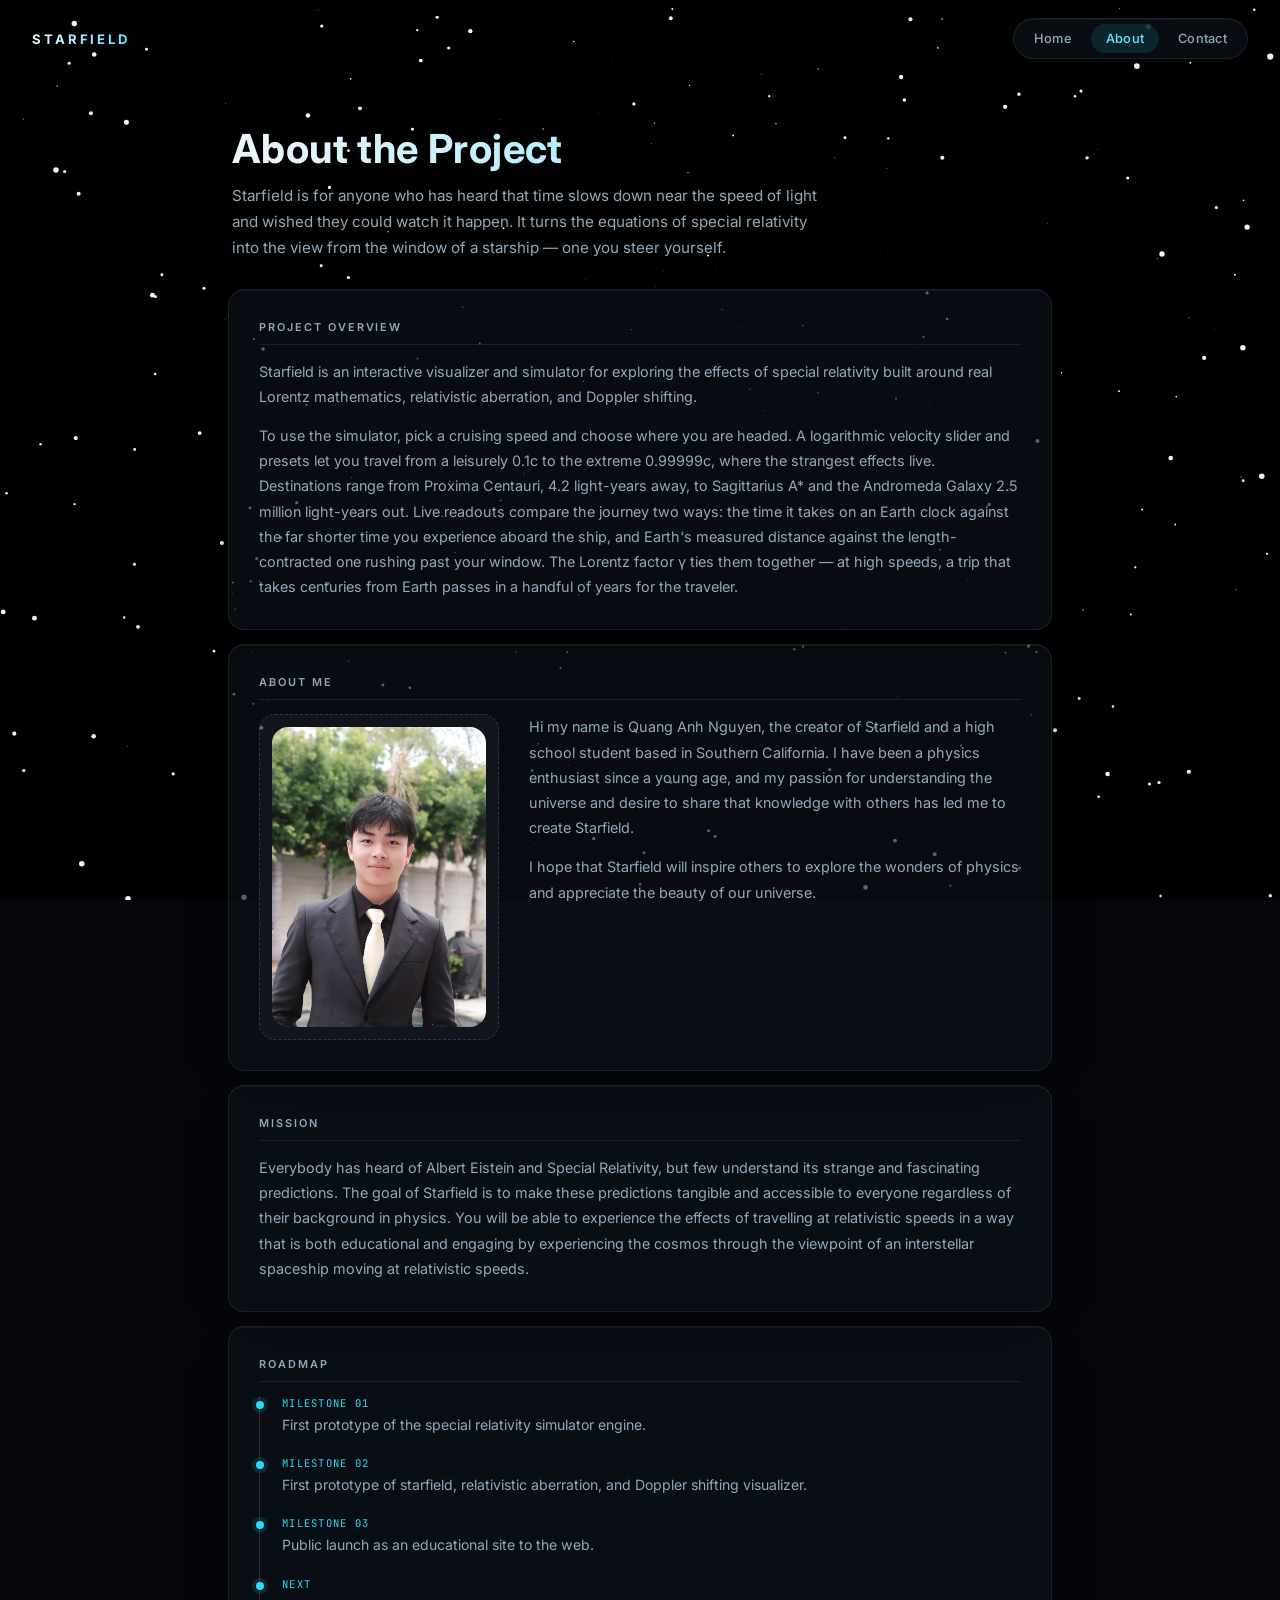
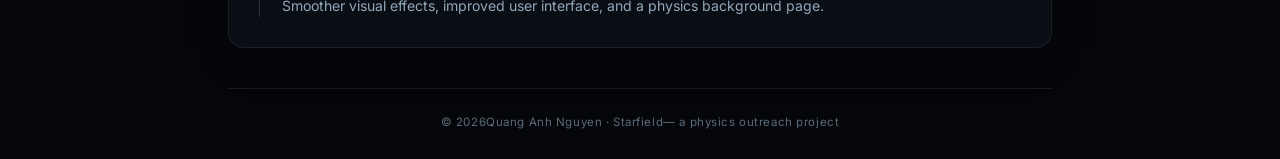
==== about.html @ cc77808b "Add files via upload" ====
<!doctype html>
<html lang="en">
  <head>
    <meta charset="UTF-8" />
    <meta name="viewport" content="width=device-width, initial-scale=1.0" />
    <meta name="color-scheme" content="dark" />
    <meta name="description" content="About Starfield — a physics outreach project." />
    <title>About — Starfield</title>

    <link rel="preconnect" href="https://fonts.googleapis.com" />
    <link rel="preconnect" href="https://fonts.gstatic.com" crossorigin />
    <link
      href="https://fonts.googleapis.com/css2?family=Inter:wght@400;500;600;700&family=JetBrains+Mono:wght@400;500;600&display=swap"
      rel="stylesheet"
    />

    <link rel="stylesheet" href="site.css" />
  </head>
  <body class="page">
    <canvas id="starfield" aria-hidden="true"></canvas>

    <nav class="site-nav" aria-label="Main">
      <a class="nav-brand wordmark" href="index.html">Starfield</a>
      <div class="nav-links">
        <a href="index.html">Home</a>
        <a href="about.html" aria-current="page">About</a>
        <a href="contact.html">Contact</a>
      </div>
    </nav>

    <main class="page-main">
      <!-- Hero -->
      <header class="page-hero">
        <h1 class="wordmark">About the Project</h1>
        <p class="lede">
          Starfield is for anyone who has heard that time
          slows down near the speed of light and wished they could watch it happen. It
          turns the equations of special relativity into the view from the window of a
          starship — one you steer yourself.
        </p>
      </header>

      <!-- Project Overview -->
      <section class="panel content-card" aria-labelledby="overviewTitle">
        <h2 class="panel-title" id="overviewTitle">Project Overview</h2>
        <p>
          Starfield is an interactive visualizer and simulator for exploring the effects of special relativity built around real Lorentz mathematics, relativistic aberration, and Doppler shifting. 
        </p>
        <p>
          To use the simulator, pick a cruising speed and
          choose where you are headed. A logarithmic velocity slider and presets let you
          travel from a leisurely 0.1c to the extreme 0.99999c, where the strangest effects
          live. Destinations range from Proxima Centauri, 4.2 light-years away, to
          Sagittarius A* and the Andromeda Galaxy 2.5 million light-years out. Live
          readouts compare the journey two ways: the time it takes on an Earth clock
          against the far shorter time you experience aboard the ship, and Earth's measured
          distance against the length-contracted one rushing past your window. The Lorentz
          factor γ ties them together — at high speeds, a trip that takes centuries from
          Earth passes in a handful of years for the traveler.
        </p>
      </section>

      <!-- About Me -->
      <section class="panel content-card" aria-labelledby="aboutMeTitle">
        <h2 class="panel-title" id="aboutMeTitle">About Me</h2>
        <div class="media-grid">
         
          <div class="photo-placeholder" role="img" aria-label="Placeholder for a professional portrait">
            <img src="DSCF9782.jpg" alt="Portrait of Your Name"
                    style="width:100%; border-radius: var(--radius-lg);" /> 
          </div>
          <div>
            <p>
              Hi my name is Quang Anh Nguyen, the creator of Starfield and a high school student based in Southern California. I have been a physics enthusiast since a young age, and my passion for understanding the universe and desire to share that knowledge with others has led me to create Starfield.
            </p>
            <p>
              I hope that Starfield will inspire others to explore the wonders of physics and appreciate the beauty of our universe.
            </p>
          </div>
        </div>
      </section>

      <!-- Mission -->
      <section class="panel content-card" aria-labelledby="missionTitle">
        <h2 class="panel-title" id="missionTitle">Mission</h2>
        <p>
          Everybody has heard of Albert Eistein and Special Relativity, but few understand its strange and fascinating predictions. The goal of Starfield is to make these predictions tangible and accessible to everyone regardless of their background in physics. You will be able to experience the effects of travelling at relativistic speeds in a way that is both educational and engaging by experiencing the cosmos through the viewpoint of an interstellar spaceship moving at relativistic speeds.
        </p>
      </section>

      <!-- Timeline / Goals -->
      <section class="panel content-card" aria-labelledby="timelineTitle">
        <h2 class="panel-title" id="timelineTitle">Roadmap</h2>
        <ul class="timeline">
          <li>
            <span class="when">Milestone 01</span>
            <p class="what"> First
            prototype of the special relativity simulator engine. </p>
          </li>
          <li>
            <span class="when">Milestone 02</span>
            <p class="what"> First prototype of starfield, relativistic aberration, and Doppler shifting visualizer.</p>
          </li>
          <li>
            <span class="when">Milestone 03</span>
            <p class="what">Public
            launch as an educational site to the web.</p>
          </li>
          <li>
            <span class="when">Next</span>
            <p class="what">Smoother visual effects, improved user interface, and a physics background page.</p>
          </li>
        </ul>
      </section>

      <footer class="page-footer">
        © 2026Quang Anh Nguyen · Starfield— a physics outreach project
      </footer>
    </main>

    <script type="module" src="site.js"></script>
  </body>
</html>
---- site.css ----
/* ═══════════════════════════════════════════════════════════════════════════
   site.css — Relativity Explorer · shared design system + site chrome
   ---------------------------------------------------------------------------
   Loaded by EVERY page (landing, about, contact, simulator). Contains:
     1. Design tokens
     2. Base / reset / canvas
     3. Glass panel primitives (shared with the simulator HUD)
     4. Navigation
     5. Cinematic veil (page transitions)
     6. Landing console
     7. Content pages (about / contact): sections, cards, placeholders
     8. Responsive + reduced motion

   Simulator-only components (slider, presets, readouts) live in
   starfield_v2.css, which is loaded on top of this file.

   Design language: quiet, premium, deep-space observatory. One accent hue
   (electric cyan); everything else neutral so the sky stays the hero.
   ═══════════════════════════════════════════════════════════════════════════ */


/* ── 1. Design tokens ──────────────────────────────────────────────────────── */
:root {
  /* Surfaces */
  --bg-base:            #04060a;
  --panel-glass:        rgba(13, 18, 26, 0.66);
  --panel-glass-strong: rgba(16, 22, 32, 0.82);
  --card:               rgba(255, 255, 255, 0.04);
  --card-hover:         rgba(255, 255, 255, 0.07);

  /* Accent */
  --accent:          #2fd8f7;
  --accent-strong:   #66e4ff;
  --accent-soft:     rgba(47, 216, 247, 0.12);
  --accent-glow:     rgba(47, 216, 247, 0.28);
  --accent-gradient: linear-gradient(90deg, #0ea5e9, #2fd8f7);

  /* Text */
  --text-primary:   #eef6fa;
  --text-secondary: #93a8b8;
  --text-dim:       #5b6c7a;

  /* Lines */
  --border:        rgba(255, 255, 255, 0.08);
  --border-strong: rgba(255, 255, 255, 0.14);
  --border-accent: rgba(47, 216, 247, 0.35);

  /* Type */
  --font-ui:   'Inter', -apple-system, BlinkMacSystemFont, 'Segoe UI', sans-serif;
  --font-mono: 'JetBrains Mono', ui-monospace, 'SF Mono', Menlo, monospace;

  /* Geometry */
  --radius-sm: 8px;
  --radius-md: 12px;
  --radius-lg: 16px;
  --panel-pad: 20px;
  --hud-gap:   14px;
  --hud-inset: 28px;

  /* Elevation */
  --shadow-panel: 0 16px 40px -20px rgba(0, 0, 0, 0.8),
                  0 1px 0 rgba(255, 255, 255, 0.04) inset;

  /* Motion */
  --ease-out: cubic-bezier(0.22, 1, 0.36, 1);
  --t-fast:   150ms;
  --t-med:    250ms;
  --t-veil:   700ms;
}


/* ── 2. Base ───────────────────────────────────────────────────────────────── */
*,
*::before,
*::after { box-sizing: border-box; }

html, body {
  margin: 0;
  height: 100%;
}

body {
  background: var(--bg-base);
  color: var(--text-primary);
  font-family: var(--font-ui);
  overflow: hidden; /* full-screen pages (landing, simulator); .page opts out */
  -webkit-font-smoothing: antialiased;
}

/* Scrollable content pages (about, contact) */
body.page {
  overflow-x: hidden;
  overflow-y: auto;
  height: auto;
  min-height: 100%;
}

#starfield {
  position: fixed;
  inset: 0;
  display: block;
  z-index: 0;
}

:focus-visible {
  outline: 2px solid var(--accent);
  outline-offset: 2px;
  border-radius: var(--radius-sm);
}

/* Gradient wordmark used by the nav brand, landing title and page heroes */
.wordmark {
  background: linear-gradient(90deg, var(--text-primary), var(--accent-strong));
  -webkit-background-clip: text;
  background-clip: text;
  color: transparent;
}


/* ── 3. Glass panel primitives ─────────────────────────────────────────────── */
.panel {
  background: var(--panel-glass);
  -webkit-backdrop-filter: blur(18px) saturate(140%);
  backdrop-filter: blur(18px) saturate(140%);
  border: 1px solid var(--border);
  border-radius: var(--radius-lg);
  padding: var(--panel-pad);
  box-shadow: var(--shadow-panel);
  transition: border-color var(--t-med) var(--ease-out);
  animation: hud-enter 600ms var(--ease-out) both;
}

.panel:hover { border-color: var(--border-strong); }

@keyframes hud-enter {
  from { opacity: 0; transform: translateY(10px); }
  to   { opacity: 1; transform: translateY(0); }
}

.panel-title {
  margin: 0 0 14px;
  padding-bottom: 10px;
  border-bottom: 1px solid var(--border);
  font-family: var(--font-ui);
  font-size: 0.68rem;
  font-weight: 600;
  letter-spacing: 0.18em;
  text-transform: uppercase;
  color: var(--text-secondary);
}


/* ── 4. Navigation ─────────────────────────────────────────────────────────── */
.site-nav {
  position: fixed;
  top: 0;
  left: 0;
  right: 0;
  z-index: 20;
  display: flex;
  align-items: center;
  justify-content: space-between;
  gap: 16px;
  padding: 18px clamp(16px, 4vw, 32px);
}

.nav-brand {
  font-size: 0.82rem;
  font-weight: 700;
  letter-spacing: 0.22em;
  text-transform: uppercase;
  text-decoration: none;
  white-space: nowrap;
}

.nav-links {
  display: flex;
  align-items: center;
  gap: 4px;
  padding: 5px;
  background: var(--panel-glass);
  -webkit-backdrop-filter: blur(18px) saturate(140%);
  backdrop-filter: blur(18px) saturate(140%);
  border: 1px solid var(--border);
  border-radius: 999px;
  box-shadow: var(--shadow-panel);
}

.nav-links a {
  padding: 7px 15px;
  border-radius: 999px;
  font-size: 0.8rem;
  font-weight: 500;
  letter-spacing: 0.02em;
  color: var(--text-secondary);
  text-decoration: none;
  transition: color var(--t-fast) var(--ease-out),
              background var(--t-fast) var(--ease-out);
}

.nav-links a:hover { color: var(--text-primary); background: var(--card-hover); }

.nav-links a[aria-current="page"] {
  color: var(--accent-strong);
  background: var(--accent-soft);
}


/* ── 5. Cinematic veil (page transitions) ──────────────────────────────────── */
/* A full-screen black layer above everything, pointer-transparent.
   - Landing: opacity 0 → 1 when leaving (body.is-leaving), then navigate.
   - Simulator: starts opaque and clears (.veil--enter), so arriving feels
     like the same flight fading back in rather than a page load. */
.veil {
  position: fixed;
  inset: 0;
  z-index: 50;
  background: #000;
  opacity: 0;
  pointer-events: none;
  transition: opacity var(--t-veil) ease;
}

body.is-leaving .veil { opacity: 1; }

.veil--enter { animation: veil-clear 800ms ease 100ms both; }

@keyframes veil-clear {
  from { opacity: 1; }
  to   { opacity: 0; }
}

/* The landing page bows out as the veil closes.
   `animation: none` is load-bearing: .page-main runs hud-enter with
   fill-mode `both`, and a filled animation outranks these declarations in
   the cascade — without clearing it the opacity/transform never move. */
body.is-leaving .page-main,
body.is-leaving .site-nav {
  animation: none;
  opacity: 0;
  transform: translateY(-10px);
  transition: opacity 500ms var(--ease-out), transform 500ms var(--ease-out);
}


/* ── 6. Landing (home) ─────────────────────────────────────────────────────── */
/* The landing shares the content pages' column (.page-main, 880px) so the
   three pages line up exactly; only the hero is centered. */
.landing-main { gap: clamp(26px, 5vh, 46px); }

.landing-hero {
  position: relative;
  display: flex;
  flex-direction: column;
  align-items: center;
  justify-content: center;
  min-height: min(58vh, 460px);
  padding: clamp(16px, 4vh, 40px) 4px clamp(8px, 2vh, 18px);
  text-align: center;
}

/* Lighting: one soft accent bloom behind the wordmark. The sky stays the
   hero, so this is deliberately low-opacity and heavily blurred. */
.landing-hero::before {
  content: '';
  position: absolute;
  left: 50%;
  top: 42%;
  z-index: -1;
  width: min(820px, 135%);
  aspect-ratio: 1.7 / 1;
  transform: translate(-50%, -50%);
  background: radial-gradient(
    ellipse at center,
    rgba(47, 216, 247, 0.20) 0%,
    rgba(47, 216, 247, 0.10) 35%,
    rgba(14, 165, 233, 0.05) 55%,
    transparent 72%
  );
  filter: blur(26px);
  pointer-events: none;
}

.console-kicker {
  margin: 0 0 18px;
  font-family: var(--font-mono);
  font-size: 0.64rem;
  font-weight: 500;
  letter-spacing: 0.3em;
  text-transform: uppercase;
  color: var(--accent);
}

/* One size step above .page-hero h1 — home is the front door, but the
   family resemblance to about/contact should still be obvious. */
.landing-title {
  margin: 0 0 12px;
  font-size: clamp(2.4rem, 9vw, 4rem);
  font-weight: 700;
  letter-spacing: -0.015em;
  line-height: 1.05;
}

.landing-subtitle {
  margin: 0 0 16px;
  font-size: clamp(1rem, 2.6vw, 1.18rem);
  font-weight: 500;
  color: var(--text-primary);
}

/* Same measure and rhythm as .page-hero .lede on about/contact */
.landing-lede {
  margin: 0 auto;
  max-width: 54ch;
  font-size: 0.95rem;
  line-height: 1.7;
  color: var(--text-secondary);
}

.btn-primary {
  display: inline-block;
  padding: 15px 36px;
  border: none;
  border-radius: 999px;
  background: var(--accent-gradient);
  color: #04121a;
  font-family: var(--font-ui);
  font-size: 0.95rem;
  font-weight: 600;
  letter-spacing: 0.03em;
  text-decoration: none;
  cursor: pointer;
  box-shadow: 0 8px 24px -10px var(--accent-glow);
  transition: transform var(--t-fast) var(--ease-out),
              box-shadow var(--t-fast) var(--ease-out),
              filter var(--t-fast) var(--ease-out);
}

.btn-primary:hover {
  transform: translateY(-1px);
  box-shadow: 0 12px 32px -10px var(--accent-glow),
              0 0 0 1px rgba(255, 255, 255, 0.12) inset;
  filter: brightness(1.06);
}

.btn-primary:active { transform: translateY(0); filter: brightness(0.98); }

/* Quiet companion to .btn-primary — same pill, borrowed from .social-row */
.btn-ghost {
  display: inline-block;
  padding: 14px 30px;
  background: var(--card);
  border: 1px solid var(--border-strong);
  border-radius: 999px;
  color: var(--text-secondary);
  font-family: var(--font-ui);
  font-size: 0.92rem;
  font-weight: 600;
  letter-spacing: 0.03em;
  text-decoration: none;
  transition: transform var(--t-fast) var(--ease-out),
              color var(--t-fast) var(--ease-out),
              background var(--t-fast) var(--ease-out),
              border-color var(--t-fast) var(--ease-out);
}

.btn-ghost:hover {
  transform: translateY(-1px);
  color: var(--text-primary);
  background: var(--card-hover);
  border-color: var(--border-accent);
}

.btn-ghost:active { transform: translateY(0); }

.cta-row {
  display: flex;
  flex-wrap: wrap;
  align-items: center;
  justify-content: center;
  gap: 12px;
  margin-top: clamp(22px, 4vh, 32px);
}

.console-hint {
  margin: 18px 0 0;
  font-family: var(--font-mono);
  font-size: 0.64rem;
  letter-spacing: 0.08em;
  color: var(--text-dim);
}

/* Spec strip — the simulator's readout language (mono value over a spaced
   uppercase label) reused as a single glass bar under the hero. */
.spec-strip {
  display: grid;
  grid-template-columns: repeat(3, 1fr);
  gap: 12px;
  margin: 0;
  padding: clamp(16px, 3vw, 22px) clamp(12px, 3vw, 20px);
  list-style: none;
}

.spec-strip li {
  display: flex;
  flex-direction: column;
  align-items: center;
  gap: 6px;
  text-align: center;
}

.spec-strip li + li { border-left: 1px solid var(--border); }

.spec-value {
  font-family: var(--font-mono);
  font-size: clamp(0.95rem, 2.4vw, 1.2rem);
  font-weight: 600;
  color: var(--accent-strong);
  line-height: 1.1;
}

.spec-label {
  font-size: 0.62rem;
  font-weight: 600;
  letter-spacing: 0.16em;
  text-transform: uppercase;
  color: var(--text-dim);
}

/* Feature cards — same .panel .content-card shell the about page uses */
.feature-grid {
  display: grid;
  grid-template-columns: repeat(3, 1fr);
  gap: var(--hud-gap);
}

.feature-card {
  padding: clamp(18px, 3vw, 24px);
  transition: transform var(--t-med) var(--ease-out),
              border-color var(--t-med) var(--ease-out),
              box-shadow var(--t-med) var(--ease-out);
}

.feature-card:hover {
  transform: translateY(-3px);
  border-color: var(--border-accent);
  box-shadow: var(--shadow-panel), 0 10px 30px -18px var(--accent-glow);
}

/* Stagger the entrance so the row assembles rather than pops */
.feature-card:nth-child(2) { animation-delay: 90ms; }
.feature-card:nth-child(3) { animation-delay: 180ms; }


/* ── 7. Content pages (about / contact) ────────────────────────────────────── */
.page-main {
  position: relative;
  z-index: 5;
  max-width: 880px;
  margin: 0 auto;
  padding: 118px clamp(16px, 4vw, 28px) 0;
  display: flex;
  flex-direction: column;
  gap: var(--hud-gap);
  animation: hud-enter 600ms var(--ease-out) both;
}

.page-hero { padding: 6px 4px 14px; }

.page-hero h1 {
  margin: 0 0 10px;
  font-size: clamp(1.8rem, 5vw, 2.5rem);
  font-weight: 700;
  letter-spacing: 0.01em;
}

.page-hero .lede {
  margin: 0;
  max-width: 60ch;
  font-size: 0.95rem;
  line-height: 1.7;
  color: var(--text-secondary);
}

.content-card { padding: clamp(20px, 4vw, 30px); }

.content-card p {
  margin: 0 0 14px;
  font-size: 0.9rem;
  line-height: 1.75;
  color: var(--text-secondary);
}
.content-card p:last-child { margin-bottom: 0; }

/* Bracketed placeholder copy the owner will replace */
.placeholder-note {
  color: var(--text-dim);
  font-style: italic;
}

/* Two-column media + text layout (About Me, Contact) */
.media-grid {
  display: grid;
  grid-template-columns: 240px 1fr;
  gap: clamp(18px, 4vw, 30px);
  align-items: start;
}

/* Professional photo placeholder — replace the inner text with an <img> */
.photo-placeholder {
  aspect-ratio: 4 / 5;
  display: grid;
  place-items: center;
  padding: 12px;
  text-align: center;
  background: var(--card);
  border: 1.5px dashed var(--border-strong);
  border-radius: var(--radius-lg);
  color: var(--text-dim);
  font-family: var(--font-mono);
  font-size: 0.66rem;
  letter-spacing: 0.12em;
  text-transform: uppercase;
  line-height: 1.8;
}

/* Timeline / goals */
.timeline {
  list-style: none;
  margin: 4px 0 0;
  padding: 0 0 0 22px;
  border-left: 1px solid var(--border-strong);
  display: flex;
  flex-direction: column;
  gap: 20px;
}

.timeline li { position: relative; }

.timeline li::before {
  content: '';
  position: absolute;
  left: -26.5px;
  top: 5px;
  width: 8px;
  height: 8px;
  border-radius: 50%;
  background: var(--accent);
  box-shadow: 0 0 0 4px var(--accent-soft);
}

.timeline .when {
  display: block;
  margin-bottom: 3px;
  font-family: var(--font-mono);
  font-size: 0.66rem;
  letter-spacing: 0.12em;
  text-transform: uppercase;
  color: var(--accent);
}

.timeline .what {
  margin: 0;
  font-size: 0.88rem;
  line-height: 1.65;
  color: var(--text-secondary);
}

/* Contact rows */
.contact-list {
  display: flex;
  flex-direction: column;
  gap: 14px;
  margin: 0;
}

.contact-list > div {
  display: flex;
  flex-wrap: wrap;
  align-items: baseline;
  gap: 6px 14px;
  padding-bottom: 12px;
  border-bottom: 1px dashed var(--border);
}
.contact-list > div:last-child { border-bottom: none; padding-bottom: 0; }

.contact-list dt {
  min-width: 84px;
  font-size: 0.66rem;
  font-weight: 600;
  letter-spacing: 0.14em;
  text-transform: uppercase;
  color: var(--text-secondary);
}

.contact-list dd {
  margin: 0;
  font-family: var(--font-mono);
  font-size: 0.86rem;
}

.contact-list a {
  color: var(--accent-strong);
  text-decoration: none;
  border-bottom: 1px solid transparent;
  transition: border-color var(--t-fast) var(--ease-out);
}
.contact-list a:hover { border-bottom-color: var(--border-accent); }

.social-row {
  display: flex;
  flex-wrap: wrap;
  gap: 8px;
  margin-top: 18px;
}

.social-row a {
  padding: 7px 14px;
  background: var(--card);
  border: 1px solid var(--border);
  border-radius: 999px;
  font-size: 0.76rem;
  font-weight: 500;
  color: var(--text-secondary);
  text-decoration: none;
  transition: color var(--t-fast) var(--ease-out),
              border-color var(--t-fast) var(--ease-out),
              background var(--t-fast) var(--ease-out);
}
.social-row a:hover {
  color: var(--text-primary);
  background: var(--card-hover);
  border-color: var(--border-strong);
}

.page-footer {
  margin-top: 26px;
  padding: 26px 0 30px;
  border-top: 1px solid var(--border);
  text-align: center;
  font-size: 0.72rem;
  letter-spacing: 0.05em;
  color: var(--text-dim);
}


/* ── 8. Responsive ─────────────────────────────────────────────────────────── */
@media (max-width: 720px) {
  /* Collapse the nav into two centered rows: wordmark above the link pill —
     side by side they overflow narrow phones. */
  .site-nav {
    flex-wrap: wrap;
    justify-content: center;
    gap: 10px;
    padding: 12px 14px;
  }
  .nav-brand { width: 100%; text-align: center; font-size: 0.72rem; letter-spacing: 0.16em; }
  .nav-links a { padding: 6px 11px; font-size: 0.74rem; }

  .media-grid { grid-template-columns: 1fr; }
  .photo-placeholder { max-width: 260px; }

  .page-main { padding-top: 112px; }

  /* Landing: hero shrinks (the stacked nav already eats vertical space) and
     the two grids go single-column. */
  .landing-hero { min-height: min(46vh, 340px); padding-top: 6px; }

  /* 0.3em tracking runs the kicker edge-to-edge on a phone */
  .console-kicker {
    margin-bottom: 14px;
    font-size: 0.58rem;
    letter-spacing: 0.18em;
  }

  .cta-row { flex-direction: column; align-items: stretch; }
  .cta-row .btn-primary,
  .cta-row .btn-ghost { text-align: center; }

  .spec-strip { grid-template-columns: 1fr; gap: 18px; }
  .spec-strip li + li {
    border-left: none;
    border-top: 1px solid var(--border);
    padding-top: 18px;
  }

  .feature-grid { grid-template-columns: 1fr; }
}

/* Honor OS-level motion preferences: keep everything functional, drop the
   flourishes (the starfield itself is the content, so it stays). */
@media (prefers-reduced-motion: reduce) {
  .panel,
  .page-main { animation: none; }
  .veil { transition: none; }
  .veil--enter { animation: none; opacity: 0; }
  .btn-primary,
  .btn-primary:hover,
  .btn-ghost,
  .btn-ghost:hover,
  .feature-card,
  .feature-card:hover { transform: none; transition: none; }
}
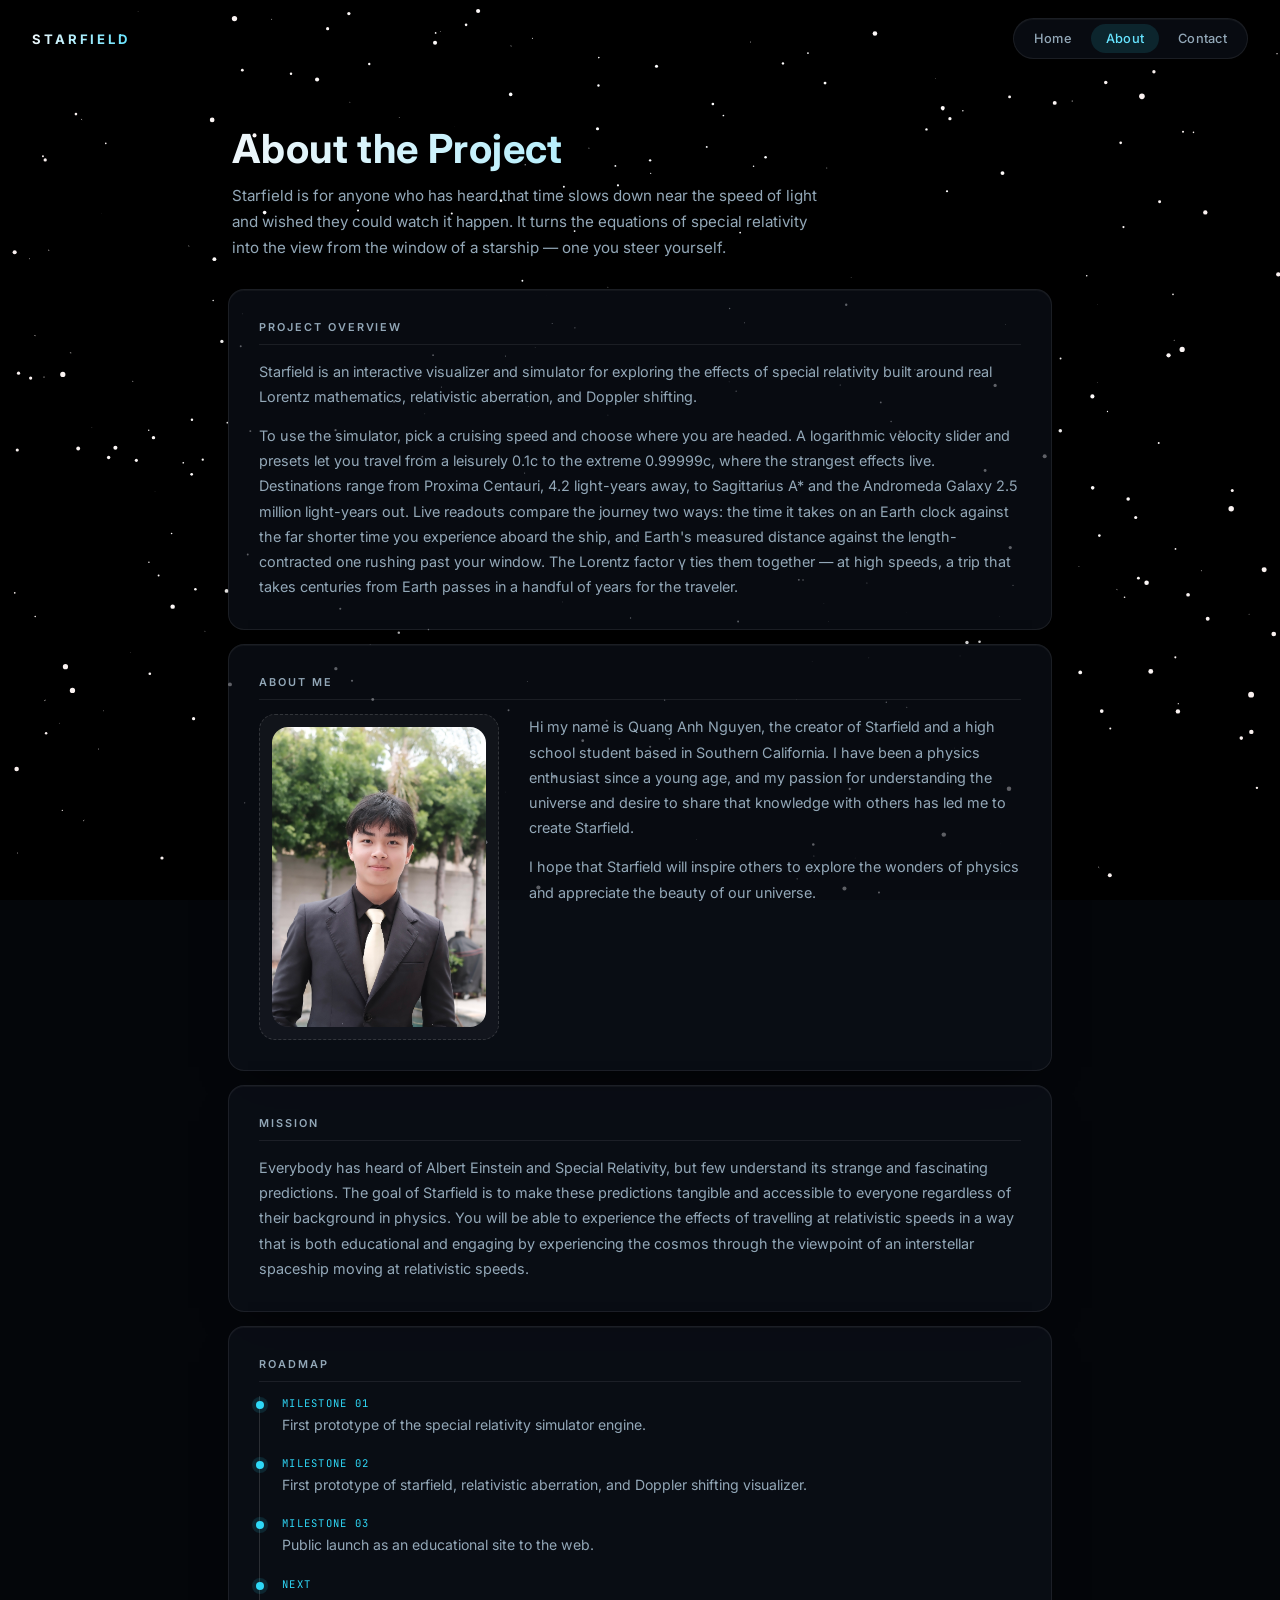
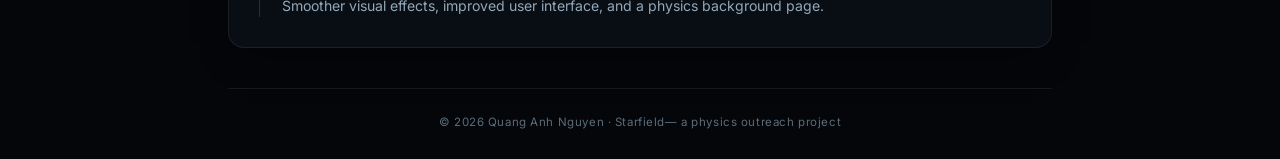
==== commit 66dfdf36: "Update about.html" ====
--- a/about.html
+++ b/about.html
@@ -84,7 +84,7 @@
       <section class="panel content-card" aria-labelledby="missionTitle">
         <h2 class="panel-title" id="missionTitle">Mission</h2>
         <p>
-          Everybody has heard of Albert Eistein and Special Relativity, but few understand its strange and fascinating predictions. The goal of Starfield is to make these predictions tangible and accessible to everyone regardless of their background in physics. You will be able to experience the effects of travelling at relativistic speeds in a way that is both educational and engaging by experiencing the cosmos through the viewpoint of an interstellar spaceship moving at relativistic speeds.
+          Everybody has heard of Albert Einstein and Special Relativity, but few understand its strange and fascinating predictions. The goal of Starfield is to make these predictions tangible and accessible to everyone regardless of their background in physics. You will be able to experience the effects of travelling at relativistic speeds in a way that is both educational and engaging by experiencing the cosmos through the viewpoint of an interstellar spaceship moving at relativistic speeds.
         </p>
       </section>
 
@@ -114,7 +114,7 @@
       </section>
 
       <footer class="page-footer">
-        © 2026Quang Anh Nguyen · Starfield— a physics outreach project
+        © 2026 Quang Anh Nguyen · Starfield— a physics outreach project
       </footer>
     </main>
 
